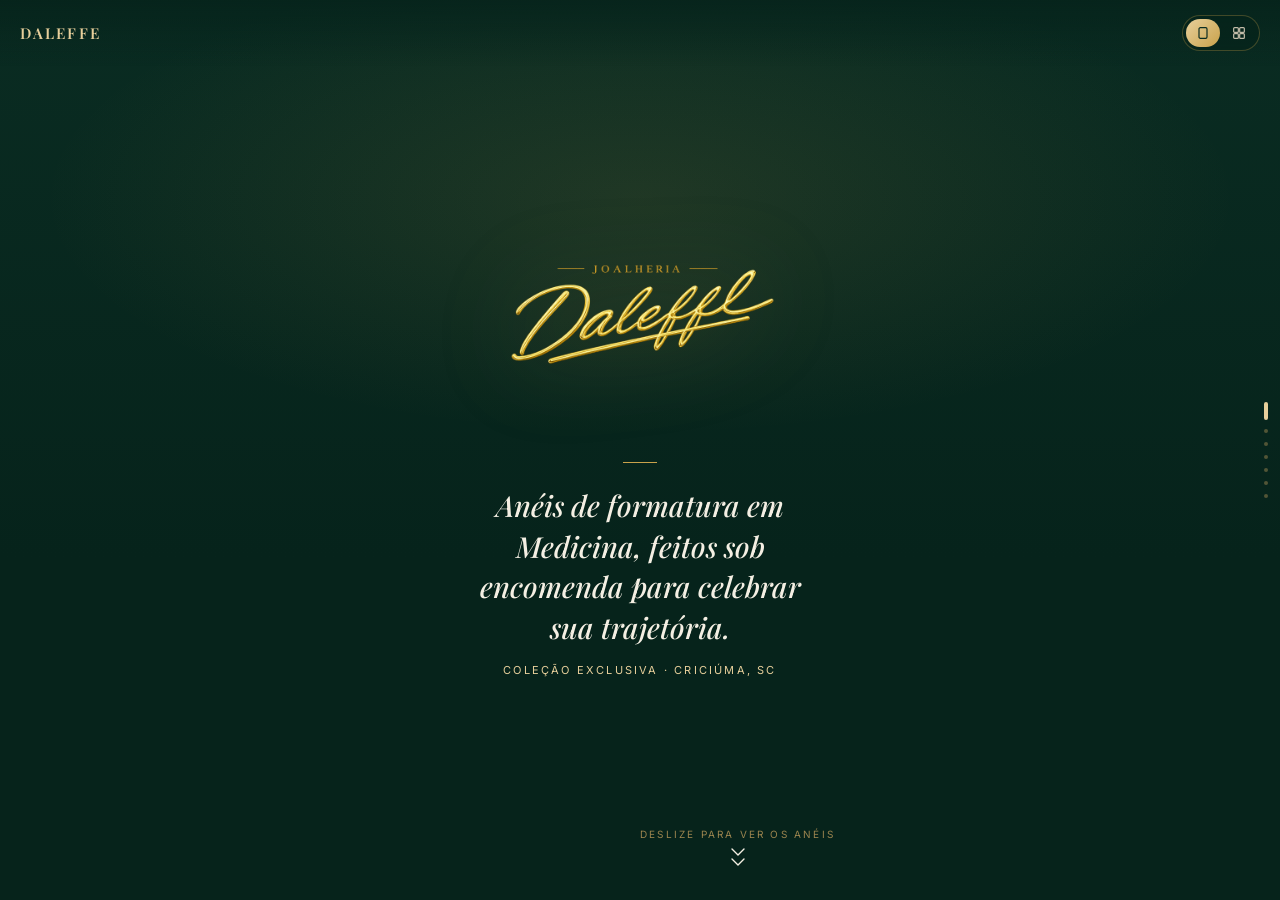
==== docs/index.html @ 112e47d3 "visualizacao em grade" ====
<!doctype html>
<html lang="pt-BR">
<head>
<meta charset="UTF-8">
<meta name="viewport" content="width=device-width, initial-scale=1, viewport-fit=cover">
<title>Joalheria Daleffe — Anéis de Formatura em Medicina</title>
<link rel="stylesheet" href="styles.css">
</head>
<body>

<div class="topbar">
  <span class="mark">Daleffe</span>
  <div class="view-toggle" id="viewToggle" role="group" aria-label="Modo de visualização">
    <button data-view="feed" class="active" type="button" aria-label="Ver um anel por vez">
      <svg viewBox="0 0 24 24" fill="none" stroke="currentColor" stroke-width="1.8" stroke-linecap="round" stroke-linejoin="round"><rect x="6" y="4" width="12" height="16" rx="2"/></svg>
    </button>
    <button data-view="grid" type="button" aria-label="Ver em grade">
      <svg viewBox="0 0 24 24" fill="none" stroke="currentColor" stroke-width="1.8" stroke-linecap="round" stroke-linejoin="round"><rect x="4" y="4" width="7" height="7" rx="1.4"/><rect x="13" y="4" width="7" height="7" rx="1.4"/><rect x="4" y="13" width="7" height="7" rx="1.4"/><rect x="13" y="13" width="7" height="7" rx="1.4"/></svg>
    </button>
  </div>
</div>

<div class="progress" id="progress"></div>

<main class="feed" id="feed">

  <!-- HERO -->
  <section class="slide hero in-view">
    <img class="hero-logo" src="media/logo.png" alt="Joalheria Daleffe">
    <div class="hero-rule"></div>
    <h1>Anéis de formatura em Medicina, feitos sob encomenda para celebrar sua trajetória.</h1>
    <p class="sub">Coleção exclusiva · Criciúma, SC</p>
    <div class="scroll-hint">
      <span>Deslize para ver os anéis</span>
      <svg viewBox="0 0 14 20" fill="none"><path d="M1 1L7 7L13 1" stroke="currentColor" stroke-width="1.4" stroke-linecap="round" stroke-linejoin="round" transform="translate(0,10)"/><path d="M1 1L7 7L13 1" stroke="currentColor" stroke-width="1.4" stroke-linecap="round" stroke-linejoin="round"/></svg>
    </div>
  </section>

  <!-- PRODUCTS (injected by script.js) -->
  <div id="products"></div>

</main>

<!-- GRID VIEW (grade de 2 colunas) -->
<section class="grid-view" id="gridView">
  <p class="grid-caption">Toque em um anel para ver em detalhe</p>
  <div class="grid-wrap" id="gridWrap"></div>
</section>

<!-- ZOOM MODAL -->
<div class="lightbox" id="lightbox" aria-hidden="true">
  <button class="lb-close" id="lbClose" aria-label="Fechar">&times;</button>
  <div class="lb-stage" id="lbStage">
    <img id="lbImg" src="" alt="">
  </div>
  <div class="lb-hint" id="lbHint">Pince para dar zoom · toque duplo · arraste</div>
</div>

<!-- MODAL DE CONFIRMAÇÃO (aviso sobre o valor estimado) -->
<div class="confirm" id="confirm" aria-hidden="true">
  <div class="confirm-card">
    <div class="confirm-icon">
      <svg viewBox="0 0 24 24" fill="none" stroke="currentColor" stroke-width="1.6" stroke-linecap="round" stroke-linejoin="round"><circle cx="12" cy="12" r="10"/><line x1="12" y1="11" x2="12" y2="16"/><circle cx="12" cy="7.6" r="0.6" fill="currentColor"/></svg>
    </div>
    <h3>Sobre o valor</h3>
    <p>O valor exibido é apenas uma <b>estimativa</b>. Cada anel é feito <b>sob encomenda</b> e o preço final é calculado com base na cotação do ouro no momento da compra e nas opções escolhidas. Ao falar com nosso vendedor, você recebe o <b>valor exato</b> e tira todas as dúvidas.</p>
    <button class="confirm-ok" id="confirmOk" type="button">
      <svg viewBox="0 0 24 24" fill="currentColor"><path d="M17.5 14.4c-.3-.1-1.7-.9-2-1-.3-.1-.5-.1-.7.1s-.8 1-.9 1.2c-.2.2-.3.2-.6.1-.3-.1-1.3-.5-2.4-1.5-.9-.8-1.5-1.8-1.7-2.1-.2-.3 0-.5.1-.6.1-.1.3-.3.4-.5.1-.2.2-.3.3-.5.1-.2 0-.4 0-.5C10 9 9.5 7.6 9.3 7c-.2-.5-.4-.5-.6-.5h-.5c-.2 0-.5.1-.7.3-.2.3-1 1-1 2.3 0 1.4 1 2.7 1.1 2.9.1.2 2 3.1 4.9 4.3.7.3 1.2.5 1.6.6.7.2 1.3.2 1.8.1.5-.1 1.7-.7 1.9-1.4.2-.7.2-1.2.2-1.4-.1-.1-.3-.2-.6-.3z"/><path d="M12 2C6.5 2 2 6.5 2 12c0 1.9.5 3.6 1.5 5.2L2 22l4.9-1.5c1.5.8 3.2 1.3 5.1 1.3 5.5 0 10-4.5 10-10S17.5 2 12 2z"/></svg>
      Entendi, falar com vendedor
    </button>
    <button class="confirm-cancel" id="confirmCancel" type="button">Voltar</button>
  </div>
</div>

<script src="script.js"></script>
</body>
</html>
---- docs/styles.css ----
@import url('https://fonts.googleapis.com/css2?family=Playfair+Display:ital,wght@0,500;0,600;0,700;1,500&family=Inter:wght@300;400;500;600;700&display=swap');

:root{
  --green-950:#06231b;
  --green-900:#0a2c22;
  --green-800:#0e3a2c;
  --green-700:#134634;
  --gold:#c9a24b;
  --gold-soft:#e7cf9b;
  --gold-bright:#f0dcae;
  --gold-dim:#9c854f;
  --ink:#f4efe3;
  --ink-dim:#c3bda9;
  --line:rgba(201,162,75,0.30);
  --ease:cubic-bezier(.22,.61,.36,1);
}

*{ box-sizing:border-box; margin:0; padding:0; }

html,body{
  height:100%;
  background:var(--green-950);
  color:var(--ink);
  font-family:'Inter',sans-serif;
  -webkit-font-smoothing:antialiased;
  overscroll-behavior-y:none;
}

::selection{ background:var(--gold); color:#0a2c22; }

/* ---------- feed ---------- */
.feed{
  height:100dvh;
  overflow-y:scroll;
  scroll-snap-type:y mandatory;
  scroll-behavior:smooth;
}

.slide{
  height:100dvh;
  width:100%;
  scroll-snap-align:start;
  scroll-snap-stop:always;
  position:relative;
  display:flex;
  flex-direction:column;
  overflow:hidden;
  background:
    radial-gradient(ellipse 78% 44% at 50% 22%, rgba(201,162,75,0.12), transparent 60%),
    linear-gradient(180deg, var(--green-900) 0%, var(--green-950) 62%);
}

/* ---------- progress dots ---------- */
.progress{
  position:fixed;
  right:12px;
  top:50%;
  transform:translateY(-50%);
  display:flex;
  flex-direction:column;
  gap:9px;
  z-index:40;
}
.progress i{
  width:4px; height:4px;
  border-radius:50%;
  background:var(--gold-dim);
  opacity:.5;
  transition:all .4s var(--ease);
  display:block;
}
.progress i.active{
  background:var(--gold-soft);
  opacity:1;
  height:18px;
  border-radius:3px;
}

/* ---------- top brand bar ---------- */
.topbar{
  position:fixed;
  top:0; left:0; right:0;
  z-index:40;
  display:flex;
  align-items:center;
  justify-content:space-between;
  padding:15px 20px;
  pointer-events:none;
  background:linear-gradient(180deg, rgba(6,35,27,0.85), transparent);
}
.topbar .mark{
  font-family:'Playfair Display',serif;
  font-weight:600;
  font-size:15px;
  letter-spacing:.14em;
  color:var(--gold-soft);
  text-transform:uppercase;
}
.view-toggle{
  pointer-events:auto;
  display:flex;
  gap:2px;
  padding:3px;
  border:1px solid var(--line);
  border-radius:100px;
  background:rgba(6,35,27,0.55);
}
.view-toggle button{
  display:flex;
  align-items:center;
  justify-content:center;
  width:34px;
  height:28px;
  border:none;
  background:transparent;
  border-radius:100px;
  color:var(--ink-dim);
  cursor:pointer;
  transition:all .3s var(--ease);
}
.view-toggle button.active{
  background:linear-gradient(135deg, var(--gold-soft), var(--gold));
  color:#0a2c22;
}
.view-toggle svg{ width:16px; height:16px; }

/* ---------- hero slide ---------- */
.hero{ align-items:center; justify-content:center; text-align:center; padding:0 30px; }
.hero-logo{
  width:min(74vw, 320px);
  filter:drop-shadow(0 0 44px rgba(201,162,75,0.28));
  margin-bottom:4px;
  opacity:0;
  animation:riseIn 1s var(--ease) .15s forwards;
}
.hero-rule{
  width:34px; height:1px;
  background:var(--gold);
  margin:22px auto;
  opacity:0;
  animation:riseIn .9s var(--ease) .5s forwards;
}
.hero h1{
  font-family:'Playfair Display',serif;
  font-weight:500;
  font-style:italic;
  font-size:clamp(21px,5.8vw,29px);
  line-height:1.4;
  color:var(--ink);
  max-width:20ch;
  opacity:0;
  animation:riseIn .9s var(--ease) .65s forwards;
}
.hero .sub{
  margin-top:16px;
  font-size:11px;
  letter-spacing:.2em;
  text-transform:uppercase;
  color:var(--gold-soft);
  opacity:0;
  animation:riseIn .9s var(--ease) .8s forwards;
}
.scroll-hint{
  position:absolute;
  bottom:32px;
  left:50%;
  transform:translateX(-50%);
  display:flex;
  flex-direction:column;
  align-items:center;
  gap:8px;
  opacity:0;
  animation:riseIn .9s var(--ease) 1.1s forwards;
}
.scroll-hint span{
  font-size:10px;
  letter-spacing:.22em;
  text-transform:uppercase;
  color:var(--gold-dim);
}
.scroll-hint svg{ width:14px; height:20px; animation:bob 1.8s ease-in-out infinite; }

@keyframes riseIn{ from{opacity:0;transform:translateY(14px);} to{opacity:1;transform:translateY(0);} }
@keyframes bob{ 0%,100%{transform:translateY(0);opacity:.5;} 50%{transform:translateY(6px);opacity:1;} }

/* ---------- product slide ---------- */
.product{ justify-content:flex-start; }

.stage{
  position:relative;
  flex:1 1 auto;
  display:flex;
  align-items:center;
  justify-content:center;
  padding:100px 10px 4px;
  min-height:0;            /* allow flex item to shrink below content size */
}
.frame{
  position:relative;
  width:min(94vw, 460px);  /* dimensionado pela largura: quase toca as laterais em qualquer tela */
  aspect-ratio:1/1;
  max-height:100%;         /* nunca ultrapassa a área disponível (evita sobrepor o texto) */
  border-radius:22px;
  background:radial-gradient(circle at 32% 26%, #fbf7ee, #eee3cd 80%);
  border:1px solid rgba(201,162,75,0.6);
  box-shadow:
    0 22px 44px rgba(0,0,0,0.42),
    inset 0 0 30px rgba(201,162,75,0.12);
  display:flex;
  align-items:center;
  justify-content:center;
  padding:8%;
  cursor:zoom-in;
  transform:scale(.95);
  opacity:0;
  transition:transform .8s var(--ease), opacity .8s var(--ease);
}
.zoom-badge{
  position:absolute;
  right:12px;
  bottom:12px;
  display:flex;
  align-items:center;
  gap:5px;
  font-size:9.5px;
  letter-spacing:.1em;
  text-transform:uppercase;
  color:#7a6a3f;
  background:rgba(255,255,255,0.7);
  border:1px solid rgba(201,162,75,0.5);
  padding:4px 8px;
  border-radius:100px;
  pointer-events:none;
}
.zoom-badge svg{ width:12px; height:12px; }
.frame::before{
  content:'';
  position:absolute;
  inset:9px;
  border:1px solid rgba(201,162,75,0.32);
  border-radius:15px;
  pointer-events:none;
}
.slide.in-view .frame{ transform:scale(1); opacity:1; }
.stage img{
  max-width:100%;
  max-height:100%;
  object-fit:contain;
  mix-blend-mode:multiply;
}
.codebadge{
  position:absolute;
  top:60px;
  left:20px;
  font-size:10px;
  letter-spacing:.16em;
  color:var(--gold-soft);
  border:1px solid var(--line);
  padding:4px 9px;
  border-radius:100px;
  background:rgba(6,35,27,0.4);
  opacity:0;
  transition:opacity .6s var(--ease) .15s;
}
.slide.in-view .codebadge{ opacity:1; }

.panel{
  position:relative;
  flex:0 0 auto;
  padding:14px 22px calc(20px + env(safe-area-inset-bottom));
}

.eyebrow{
  font-size:10px;
  letter-spacing:.2em;
  text-transform:uppercase;
  color:var(--gold);
  opacity:0; transform:translateY(10px);
  transition:all .6s var(--ease) .05s;
}
.panel h2{
  font-family:'Playfair Display',serif;
  font-weight:600;
  font-size:clamp(23px,7vw,29px);
  margin-top:5px;
  line-height:1.12;
  opacity:0; transform:translateY(10px);
  transition:all .6s var(--ease) .12s;
}
.desc{
  margin-top:7px;
  font-size:12.5px;
  line-height:1.5;
  color:var(--ink-dim);
  max-width:46ch;
  opacity:0; transform:translateY(10px);
  transition:all .6s var(--ease) .18s;
}
.options{
  margin-top:16px;
  display:flex;
  flex-direction:column;
  gap:10px;
  opacity:0; transform:translateY(10px);
  transition:all .6s var(--ease) .24s;
}
.opt-row{
  display:flex;
  align-items:center;
  justify-content:space-between;
  gap:12px;
}
.opt-label{
  font-size:10.5px;
  letter-spacing:.14em;
  text-transform:uppercase;
  color:var(--ink-dim);
}
.seg{
  display:flex;
  border:1px solid var(--line);
  border-radius:100px;
  padding:3px; gap:2px;
}
.seg button{
  font-family:'Inter',sans-serif;
  font-size:11px;
  color:var(--ink-dim);
  background:transparent;
  border:none;
  padding:7px 16px;
  border-radius:100px;
  cursor:pointer;
  transition:all .3s var(--ease);
}
.seg button.active{
  background:linear-gradient(135deg, var(--gold-soft), var(--gold));
  color:#0a2c22;
  font-weight:600;
}

.slide.in-view .eyebrow,
.slide.in-view .panel h2,
.slide.in-view .desc,
.slide.in-view .options,
.slide.in-view .pricebar{ opacity:1; transform:translateY(0); }

.pricebar{
  display:flex;
  align-items:flex-end;
  justify-content:space-between;
  gap:14px;
  margin-top:16px;
  padding-top:14px;
  border-top:1px solid var(--line);
  opacity:0; transform:translateY(10px);
  transition:all .6s var(--ease) .3s;
}
.price{ text-align:right; }
.price-label{
  font-size:10px;
  letter-spacing:.16em;
  text-transform:uppercase;
  color:var(--ink-dim);
  padding-bottom:2px;
}
.price-value{
  font-family:'Inter',sans-serif;
  font-weight:700;
  font-size:30px;
  line-height:1;
  color:var(--gold-bright);
  letter-spacing:.005em;
  font-variant-numeric:tabular-nums;
}
.price-est{
  font-size:9px;
  letter-spacing:.14em;
  text-transform:uppercase;
  color:var(--gold-dim);
  margin-top:4px;
}

.cta{
  margin-top:14px;
  display:flex;
  align-items:center;
  justify-content:center;
  gap:10px;
  width:100%;
  padding:14px 18px;
  background:linear-gradient(135deg, var(--gold-soft), var(--gold) 58%, var(--gold-dim));
  color:#0a2c22;
  border:none;
  border-radius:100px;
  font-family:'Inter',sans-serif;
  font-size:13.5px;
  font-weight:600;
  letter-spacing:.03em;
  text-decoration:none;
  box-shadow:0 10px 26px rgba(0,0,0,0.28);
  cursor:pointer;
  opacity:0; transform:translateY(10px);
  transition:all .6s var(--ease) .36s, filter .25s ease, transform .2s ease;
}
.slide.in-view .cta{ opacity:1; transform:translateY(0); }
.cta:active{ transform:scale(.97); }
.cta svg{ width:16px; height:16px; }

@media (prefers-reduced-motion: reduce){
  *{ animation-duration:.01ms !important; transition-duration:.01ms !important; }
}

@media (min-width:720px){
  .panel{ max-width:640px; margin:0 auto; width:100%; }
  .frame{ width:min(52vh, 380px); }
  .desc{ max-width:56ch; }
}

/* ---------- lightbox / zoom modal ---------- */
.lightbox{
  position:fixed;
  inset:0;
  z-index:100;
  display:none;
  align-items:center;
  justify-content:center;
  background:rgba(4,18,14,0.95);
  -webkit-backdrop-filter:blur(3px);
  backdrop-filter:blur(3px);
}
.lightbox.open{ display:flex; animation:fadeIn .25s var(--ease); }
@keyframes fadeIn{ from{opacity:0;} to{opacity:1;} }

.lb-stage{
  width:100%;
  height:100%;
  overflow:hidden;
  display:flex;
  align-items:center;
  justify-content:center;
  touch-action:none;          /* nós tratamos a pinça no JS */
}
.lb-stage img{
  max-width:94vw;
  max-height:84vh;
  object-fit:contain;
  transform-origin:center center;
  will-change:transform;
  user-select:none;
  -webkit-user-drag:none;
  -webkit-touch-callout:none;
}
.lb-close{
  position:absolute;
  top:calc(12px + env(safe-area-inset-top));
  right:14px;
  width:42px; height:42px;
  display:flex; align-items:center; justify-content:center;
  font-size:26px; line-height:1;
  color:var(--ink);
  background:rgba(255,255,255,0.08);
  border:1px solid var(--line);
  border-radius:50%;
  cursor:pointer;
  z-index:2;
}
.lb-hint{
  position:absolute;
  bottom:calc(22px + env(safe-area-inset-bottom));
  left:50%;
  transform:translateX(-50%);
  font-size:10px;
  letter-spacing:.14em;
  text-transform:uppercase;
  color:var(--gold-dim);
  pointer-events:none;
  transition:opacity .3s var(--ease);
}

/* ---------- modal de confirmação (aviso de valor) ---------- */
.confirm{
  position:fixed;
  inset:0;
  z-index:110;
  display:none;
  align-items:center;
  justify-content:center;
  padding:24px;
  background:rgba(4,18,14,0.9);
  -webkit-backdrop-filter:blur(3px);
  backdrop-filter:blur(3px);
}
.confirm.open{ display:flex; animation:fadeIn .25s var(--ease); }
.confirm-card{
  width:100%;
  max-width:380px;
  background:linear-gradient(180deg, var(--green-800), var(--green-900));
  border:1px solid var(--line);
  border-radius:20px;
  padding:28px 24px 22px;
  text-align:center;
  box-shadow:0 24px 54px rgba(0,0,0,0.5);
  animation:riseIn .35s var(--ease);
}
.confirm-icon{
  width:48px; height:48px;
  margin:0 auto 16px;
  display:flex; align-items:center; justify-content:center;
  border-radius:50%;
  border:1px solid var(--line);
  color:var(--gold-soft);
}
.confirm-icon svg{ width:24px; height:24px; }
.confirm-card h3{
  font-family:'Playfair Display',serif;
  font-weight:600;
  font-size:21px;
  color:var(--ink);
  margin-bottom:11px;
}
.confirm-card p{
  font-size:13px;
  line-height:1.6;
  color:var(--ink-dim);
  margin-bottom:22px;
}
.confirm-card p b{ color:var(--gold-soft); font-weight:600; }
.confirm-ok{
  width:100%;
  display:flex; align-items:center; justify-content:center; gap:9px;
  padding:14px;
  margin-bottom:8px;
  background:linear-gradient(135deg, var(--gold-soft), var(--gold) 58%, var(--gold-dim));
  color:#0a2c22;
  border:none;
  border-radius:100px;
  font-family:'Inter',sans-serif;
  font-size:13.5px;
  font-weight:600;
  letter-spacing:.03em;
  cursor:pointer;
  transition:transform .2s ease;
}
.confirm-ok:active{ transform:scale(.97); }
.confirm-ok svg{ width:16px; height:16px; }
.confirm-cancel{
  width:100%;
  padding:11px;
  background:transparent;
  border:none;
  color:var(--ink-dim);
  font-family:'Inter',sans-serif;
  font-size:12px;
  letter-spacing:.02em;
  cursor:pointer;
}

/* ---------- grid view (grade de 2 colunas) ---------- */
.grid-view{
  position:fixed;
  inset:0;
  z-index:20;
  display:none;
  overflow-y:auto;
  -webkit-overflow-scrolling:touch;
  padding:64px 14px calc(24px + env(safe-area-inset-bottom));
  background:
    radial-gradient(ellipse 90% 30% at 50% 0%, rgba(201,162,75,0.10), transparent 60%),
    linear-gradient(180deg, var(--green-900), var(--green-950) 62%);
}
body.mode-grid .grid-view{ display:block; }
body.mode-grid .feed{ display:none; }
body.mode-grid .progress{ display:none; }

.grid-caption{
  text-align:center;
  font-size:10px;
  letter-spacing:.16em;
  text-transform:uppercase;
  color:var(--gold-dim);
  margin:4px 0 16px;
}
.grid-wrap{
  display:grid;
  grid-template-columns:repeat(2, 1fr);
  gap:12px;
  max-width:680px;
  margin:0 auto;
}
.gcard{
  display:flex;
  flex-direction:column;
  background:rgba(255,255,255,0.03);
  border:1px solid var(--line);
  border-radius:16px;
  padding:9px;
  cursor:pointer;
  text-align:left;
  font-family:'Inter',sans-serif;
  transition:transform .2s var(--ease), border-color .25s ease, background .25s ease;
}
.gcard:hover{ border-color:rgba(201,162,75,0.55); background:rgba(255,255,255,0.05); }
.gcard:active{ transform:scale(.98); }
.gframe{
  aspect-ratio:1/1;
  border-radius:12px;
  background:radial-gradient(circle at 32% 26%, #fbf7ee, #eee3cd 80%);
  border:1px solid rgba(201,162,75,0.5);
  display:flex;
  align-items:center;
  justify-content:center;
  padding:10%;
  overflow:hidden;
}
.gframe img{
  max-width:100%;
  max-height:100%;
  object-fit:contain;
  mix-blend-mode:multiply;
}
.gmeta{ padding:10px 4px 3px; }
.gname{
  font-family:'Playfair Display',serif;
  font-weight:600;
  font-size:15px;
  color:var(--ink);
  line-height:1.15;
}
.gprice{
  margin-top:4px;
  font-size:11px;
  color:var(--gold-soft);
  font-variant-numeric:tabular-nums;
}
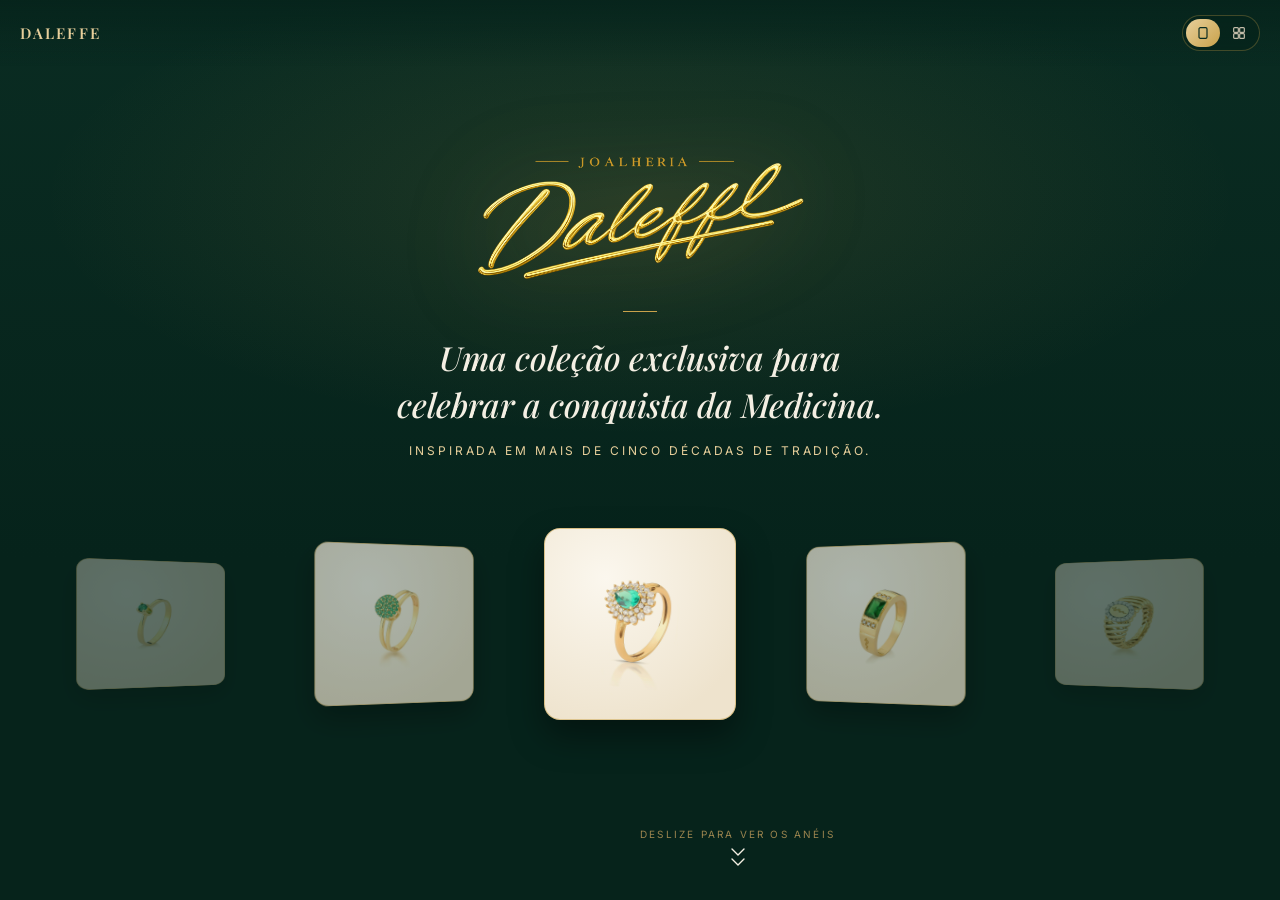
==== commit 7ae9decd: "Catálogo real, carrossel do hero e refinamentos de UI Substitui o mockup por 24 produtos reais do ca" ====
--- a/docs/index.html
+++ b/docs/index.html
@@ -4,7 +4,7 @@
 <meta charset="UTF-8">
 <meta name="viewport" content="width=device-width, initial-scale=1, viewport-fit=cover">
 <title>Joalheria Daleffe — Anéis de Formatura em Medicina</title>
-<link rel="stylesheet" href="styles.css">
+<link rel="stylesheet" href="styles.css?v=17">
 </head>
 <body>
 
@@ -20,16 +20,22 @@
   </div>
 </div>
 
-<div class="progress" id="progress"></div>
+<div class="progress hidden" id="progress"></div>
 
 <main class="feed" id="feed">
 
   <!-- HERO -->
   <section class="slide hero in-view">
-    <img class="hero-logo" src="media/logo.png" alt="Joalheria Daleffe">
+    <img class="hero-logo" src="media/logo.png?v=2" alt="Joalheria Daleffe">
     <div class="hero-rule"></div>
-    <h1>Anéis de formatura em Medicina, feitos sob encomenda para celebrar sua trajetória.</h1>
-    <p class="sub">Coleção exclusiva · Criciúma, SC</p>
+    <h1>Uma coleção exclusiva para celebrar a conquista da Medicina.</h1>
+    <p class="sub">Inspirada em mais de cinco décadas de tradição.</p>
+
+    <!-- CARROSSEL (injetado por script.js) -->
+    <div class="hero-carousel" id="heroCarousel">
+      <div class="carousel-track" id="carouselTrack"></div>
+    </div>
+
     <div class="scroll-hint">
       <span>Deslize para ver os anéis</span>
       <svg viewBox="0 0 14 20" fill="none"><path d="M1 1L7 7L13 1" stroke="currentColor" stroke-width="1.4" stroke-linecap="round" stroke-linejoin="round" transform="translate(0,10)"/><path d="M1 1L7 7L13 1" stroke="currentColor" stroke-width="1.4" stroke-linecap="round" stroke-linejoin="round"/></svg>
@@ -51,7 +57,7 @@
 <div class="lightbox" id="lightbox" aria-hidden="true">
   <button class="lb-close" id="lbClose" aria-label="Fechar">&times;</button>
   <div class="lb-stage" id="lbStage">
-    <img id="lbImg" src="" alt="">
+    <div class="lb-card" id="lbCard"><img id="lbImg" src="" alt=""></div>
   </div>
   <div class="lb-hint" id="lbHint">Pince para dar zoom · toque duplo · arraste</div>
 </div>
@@ -72,6 +78,6 @@
   </div>
 </div>
 
-<script src="script.js"></script>
+<script src="script.js?v=13"></script>
 </body>
 </html>
--- a/docs/styles.css
+++ b/docs/styles.css
@@ -28,6 +28,20 @@
 
 ::selection{ background:var(--gold); color:#0a2c22; }
 
+/* esconde a barra de rolagem padrão dos navegadores (mantém o scroll funcional) */
+html, body, .feed, .grid-view, .lb-stage{
+  scrollbar-width:none;        /* Firefox */
+  -ms-overflow-style:none;     /* IE / Edge antigo */
+}
+html::-webkit-scrollbar,
+body::-webkit-scrollbar,
+.feed::-webkit-scrollbar,
+.grid-view::-webkit-scrollbar,
+.lb-stage::-webkit-scrollbar{
+  display:none;                /* Chrome / Safari / Edge */
+  width:0; height:0;
+}
+
 /* ---------- feed ---------- */
 .feed{
   height:100dvh;
@@ -60,7 +74,10 @@
   flex-direction:column;
   gap:9px;
   z-index:40;
-}
+  opacity:1;
+  transition:opacity .4s var(--ease);
+}
+.progress.hidden{ opacity:0; pointer-events:none; }
 .progress i{
   width:4px; height:4px;
   border-radius:50%;
@@ -170,7 +187,7 @@
   align-items:center;
   gap:8px;
   opacity:0;
-  animation:riseIn .9s var(--ease) 1.1s forwards;
+  animation:riseIn .9s var(--ease) 1.3s forwards;
 }
 .scroll-hint span{
   font-size:10px;
@@ -183,6 +200,65 @@
 @keyframes riseIn{ from{opacity:0;transform:translateY(14px);} to{opacity:1;transform:translateY(0);} }
 @keyframes bob{ 0%,100%{transform:translateY(0);opacity:.5;} 50%{transform:translateY(6px);opacity:1;} }
 
+/* ---------- hero carousel (coverflow 3D) ---------- */
+.hero-carousel{
+  position:relative;
+  width:min(94vw, 640px);
+  height:clamp(150px, 24vh, 220px);
+  margin-top:30px;
+  perspective:1200px;
+  opacity:0;
+  animation:riseIn .9s var(--ease) .95s forwards;
+}
+.carousel-track{
+  position:absolute;
+  inset:0;
+  transform-style:preserve-3d;
+  touch-action:pan-y;
+  cursor:grab;
+}
+.hero-carousel.dragging .carousel-track{ cursor:grabbing; }
+.carousel-item{
+  position:absolute;
+  left:50%; top:50%;
+  width:clamp(108px, 28vw, 168px);
+  aspect-ratio:1/1;
+  border-radius:16px;
+  background:radial-gradient(circle at 32% 26%, #fbf7ee, #eee3cd 80%);
+  border:1px solid rgba(201,162,75,0.55);
+  box-shadow:0 16px 34px rgba(0,0,0,0.4);
+  display:flex;
+  align-items:center;
+  justify-content:center;
+  padding:5%;
+  overflow:hidden;
+  will-change:transform, opacity;
+  /* transição suave na troca de posição/escala/rotação — sem isso a troca era instantânea */
+  transition:transform .6s var(--ease), opacity .5s var(--ease);
+}
+.hero-carousel.dragging .carousel-item{ transition:none !important; }
+.carousel-item img{
+  max-width:100%;
+  max-height:100%;
+  object-fit:contain;
+  mix-blend-mode:multiply;
+  user-select:none;
+  -webkit-user-drag:none;
+  pointer-events:none;
+  /* as fotos-fonte já têm bastante margem branca própria; aproxima para o anel
+     ficar proporcional ao resto do site (o quadro corta o excesso com overflow:hidden) */
+  transform:scale(1.42);
+}
+
+/* hero mais largo em telas paisagem (tablet/desktop deitados) */
+@media (min-aspect-ratio:1/1) and (min-width:820px){
+  .hero h1{ font-size:clamp(26px, 2.6vw, 38px); max-width:26ch; }
+  .hero-logo{ width:min(30vw, 340px); }
+  .hero .sub{ font-size:12px; letter-spacing:.24em; }
+  .hero-carousel{ width:min(72vw, 900px); height:clamp(190px, 30vh, 260px); margin-top:36px; }
+  .carousel-item{ width:clamp(130px, 15vw, 200px); }
+}
+
 /* ---------- product slide ---------- */
 .product{ justify-content:flex-start; }
 
@@ -197,9 +273,15 @@
 }
 .frame{
   position:relative;
-  width:min(94vw, 460px);  /* dimensionado pela largura: quase toca as laterais em qualquer tela */
-  aspect-ratio:1/1;
-  max-height:100%;         /* nunca ultrapassa a área disponível (evita sobrepor o texto) */
+  /* Largura responsiva (quase encosta nas laterais). A altura é o MENOR entre:
+     - a própria largura (para ficar quadrada quando há espaço), e
+     - a altura que sobra depois de reservar o texto: calc(100dvh - 505px).
+     Assim, em telas achatadas a moldura perde altura em vez de invadir o texto,
+     e como a imagem é object-fit:contain, o anel nunca é cortado (só sobra marfim).
+     Usamos dvh (não vh) para respeitar a barra do Safari no iOS. */
+  width:min(94vw, 460px);
+  height:min(94vw, 460px, calc(100dvh - 505px));
+  overflow:hidden;         /* recorta a imagem ao card arredondado (evita vazamento branco no Safari) */
   border-radius:22px;
   background:radial-gradient(circle at 32% 26%, #fbf7ee, #eee3cd 80%);
   border:1px solid rgba(201,162,75,0.6);
@@ -411,10 +493,74 @@
   *{ animation-duration:.01ms !important; transition-duration:.01ms !important; }
 }
 
-@media (min-width:720px){
-  .panel{ max-width:640px; margin:0 auto; width:100%; }
-  .frame{ width:min(52vh, 380px); }
-  .desc{ max-width:56ch; }
+/* ---------- Tablet / iPad em RETRATO: mesmo feed vertical, porém mais largo ---------- */
+@media (min-width:768px) and (orientation:portrait){
+  .panel{ max-width:600px; margin:0 auto; width:100%; }
+  .panel h2{ font-size:34px; }
+  .desc{ max-width:58ch; font-size:14px; }
+  .price-value{ font-size:34px; }
+  .price-label,.opt-label{ font-size:12px; }
+  .seg button{ font-size:12px; padding:8px 20px; }
+  .eyebrow{ font-size:11px; }
+  .frame{
+    width:min(80vw, 560px);
+    height:min(80vw, 560px, calc(100dvh - 540px));
+  }
+}
+
+/* ---------- Desktop / tablet na HORIZONTAL (largura > altura):
+     foto ao lado do texto, alternando o lado a cada produto ---------- */
+@media (min-aspect-ratio:1/1) and (min-width:820px) and (min-height:560px){
+  .product{
+    flex-direction:row;                 /* padrão: foto à esquerda, texto à direita */
+    align-items:center;
+    justify-content:center;             /* centraliza o par foto+texto: sobra só nas bordas externas */
+    gap:clamp(24px, 2.4vw, 52px);       /* distância REAL entre foto e texto (o lado interno) */
+    padding:56px clamp(32px, 5vw, 88px) 48px;
+  }
+  /* 1º, 3º, 5º produto invertem: foto à DIREITA, texto à esquerda (e alterna) */
+  #products .product:nth-child(odd){ flex-direction:row-reverse; }
+
+  /* colunas encolhem até o conteúdo — elimina o vazio no lado interno da foto */
+  .stage{
+    flex:0 0 auto;
+    height:auto;
+    min-height:0;
+    padding:0;
+  }
+  .frame{
+    width:min(44vw, 76vh);
+    height:min(44vw, 76vh);
+  }
+  .panel{
+    flex:0 0 auto;
+    width:min(42vw, 560px);
+    margin:0;
+    padding:0;
+    /* mesma altura da foto: 1º elemento alinha no topo, botão vai para a base */
+    height:min(44vw, 76vh);
+    display:flex;
+    flex-direction:column;
+  }
+  /* empurra o bloco de compra (opções + preço + botão) para a base da foto,
+     mantendo a descrição no topo — botão alinha com a base da foto */
+  .panel .options{ margin-top:auto; }
+
+  /* fontes e botão maiores — sobra espaço no modo deitado */
+  .eyebrow{ font-size:12px; letter-spacing:.22em; }
+  .panel h2{ font-size:clamp(36px, 3.4vw, 54px); margin-top:8px; }
+  .desc{ max-width:46ch; font-size:clamp(15px, 1.05vw, 18px); line-height:1.55; margin-top:12px; }
+  .price-label,.opt-label{ font-size:13px; }
+  .price-value{ font-size:clamp(36px, 3vw, 50px); }
+  .price-est{ font-size:10px; }
+  .seg button{ font-size:14px; padding:10px 24px; }
+  .options{ gap:10px; }
+  .pricebar{ margin-top:16px; padding-top:16px; }
+  .cta{ font-size:16.5px; padding:19px 26px; }
+  .cta svg{ width:19px; height:19px; }
+
+  /* o chip de código não cabe bem no layout lado a lado */
+  .product .codebadge{ display:none; }
 }
 
 /* ---------- lightbox / zoom modal ---------- */
@@ -441,15 +587,31 @@
   justify-content:center;
   touch-action:none;          /* nós tratamos a pinça no JS */
 }
-.lb-stage img{
-  max-width:94vw;
-  max-height:84vh;
-  object-fit:contain;
+.lb-card{
+  /* mesmo princípio da moldura do produto: quadrado por largura=altura, sem % de altura */
+  width:min(92vw, 82vh);
+  height:min(92vw, 82vh);
+  overflow:hidden;
+  display:flex;
+  align-items:center;
+  justify-content:center;
+  padding:7%;
+  border-radius:20px;
+  background:radial-gradient(circle at 32% 26%, #fbf7ee, #eee3cd 80%);
+  border:1px solid rgba(201,162,75,0.55);
+  box-shadow:0 22px 54px rgba(0,0,0,0.5);
   transform-origin:center center;
   will-change:transform;
+}
+.lb-card img{
+  max-width:100%;
+  max-height:100%;
+  object-fit:contain;
+  mix-blend-mode:multiply;
   user-select:none;
   -webkit-user-drag:none;
   -webkit-touch-callout:none;
+  pointer-events:none;
 }
 .lb-close{
   position:absolute;
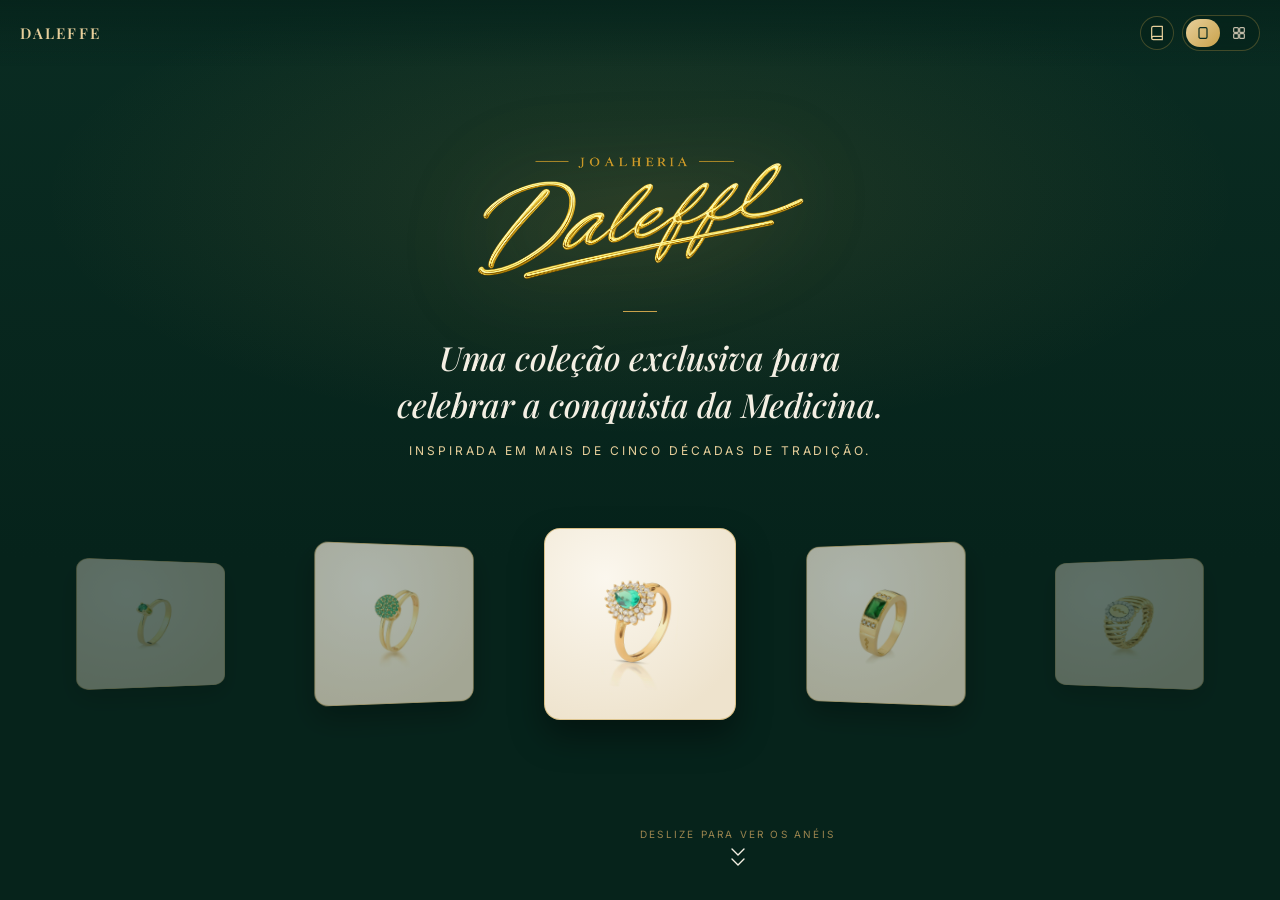
==== commit 30052e91: "Adiciona página de história em formato Stories + ajustes de layout Nova página historia.html (com hi" ====
--- a/docs/index.html
+++ b/docs/index.html
@@ -4,19 +4,24 @@
 <meta charset="UTF-8">
 <meta name="viewport" content="width=device-width, initial-scale=1, viewport-fit=cover">
 <title>Joalheria Daleffe — Anéis de Formatura em Medicina</title>
-<link rel="stylesheet" href="styles.css?v=17">
+<link rel="stylesheet" href="styles.css?v=19">
 </head>
 <body>
 
 <div class="topbar">
   <span class="mark">Daleffe</span>
-  <div class="view-toggle" id="viewToggle" role="group" aria-label="Modo de visualização">
-    <button data-view="feed" class="active" type="button" aria-label="Ver um anel por vez">
-      <svg viewBox="0 0 24 24" fill="none" stroke="currentColor" stroke-width="1.8" stroke-linecap="round" stroke-linejoin="round"><rect x="6" y="4" width="12" height="16" rx="2"/></svg>
-    </button>
-    <button data-view="grid" type="button" aria-label="Ver em grade">
-      <svg viewBox="0 0 24 24" fill="none" stroke="currentColor" stroke-width="1.8" stroke-linecap="round" stroke-linejoin="round"><rect x="4" y="4" width="7" height="7" rx="1.4"/><rect x="13" y="4" width="7" height="7" rx="1.4"/><rect x="4" y="13" width="7" height="7" rx="1.4"/><rect x="13" y="13" width="7" height="7" rx="1.4"/></svg>
-    </button>
+  <div class="topbar-right">
+    <a class="story-link" href="historia.html" aria-label="Nossa história">
+      <svg viewBox="0 0 24 24" fill="none" stroke="currentColor" stroke-width="1.8" stroke-linecap="round" stroke-linejoin="round"><path d="M4 19.5A2.5 2.5 0 0 1 6.5 17H20"/><path d="M6.5 2H20v20H6.5A2.5 2.5 0 0 1 4 19.5v-15A2.5 2.5 0 0 1 6.5 2z"/></svg>
+    </a>
+    <div class="view-toggle" id="viewToggle" role="group" aria-label="Modo de visualização">
+      <button data-view="feed" class="active" type="button" aria-label="Ver um anel por vez">
+        <svg viewBox="0 0 24 24" fill="none" stroke="currentColor" stroke-width="1.8" stroke-linecap="round" stroke-linejoin="round"><rect x="6" y="4" width="12" height="16" rx="2"/></svg>
+      </button>
+      <button data-view="grid" type="button" aria-label="Ver em grade">
+        <svg viewBox="0 0 24 24" fill="none" stroke="currentColor" stroke-width="1.8" stroke-linecap="round" stroke-linejoin="round"><rect x="4" y="4" width="7" height="7" rx="1.4"/><rect x="13" y="4" width="7" height="7" rx="1.4"/><rect x="4" y="13" width="7" height="7" rx="1.4"/><rect x="13" y="13" width="7" height="7" rx="1.4"/></svg>
+      </button>
+    </div>
   </div>
 </div>
 
--- a/docs/styles.css
+++ b/docs/styles.css
@@ -113,6 +113,27 @@
   color:var(--gold-soft);
   text-transform:uppercase;
 }
+.topbar-right{
+  pointer-events:auto;
+  display:flex;
+  align-items:center;
+  gap:8px;
+}
+.story-link{
+  display:flex;
+  align-items:center;
+  justify-content:center;
+  width:34px; height:34px;
+  border:1px solid var(--line);
+  border-radius:50%;
+  color:var(--gold-soft);
+  background:rgba(6,35,27,0.55);
+  transition:all .3s var(--ease);
+}
+.story-link:hover{ border-color:rgba(201,162,75,0.55); background:rgba(6,35,27,0.75); }
+.story-link:active{ transform:scale(.94); }
+.story-link svg{ width:16px; height:16px; }
+
 .view-toggle{
   pointer-events:auto;
   display:flex;
@@ -506,6 +527,13 @@
     width:min(80vw, 560px);
     height:min(80vw, 560px, calc(100dvh - 540px));
   }
+
+  /* hero mais largo — meio-termo entre mobile e desktop */
+  .hero-logo{ width:min(46vw, 380px); }
+  .hero h1{ font-size:clamp(25px, 3.4vw, 34px); max-width:24ch; }
+  .hero .sub{ font-size:12px; letter-spacing:.22em; }
+  .hero-carousel{ width:min(84vw, 760px); height:clamp(180px, 22vh, 240px); margin-top:34px; }
+  .carousel-item{ width:clamp(120px, 18vw, 190px); }
 }
 
 /* ---------- Desktop / tablet na HORIZONTAL (largura > altura):
@@ -795,3 +823,10 @@
   color:var(--gold-soft);
   font-variant-numeric:tabular-nums;
 }
+
+/* grade com 3 colunas quando a largura permite (tablet/desktop) */
+@media (min-width:700px){
+  .grid-wrap{ grid-template-columns:repeat(3, 1fr); max-width:980px; gap:16px; }
+  .gname{ font-size:16px; }
+  .gprice{ font-size:12px; }
+}
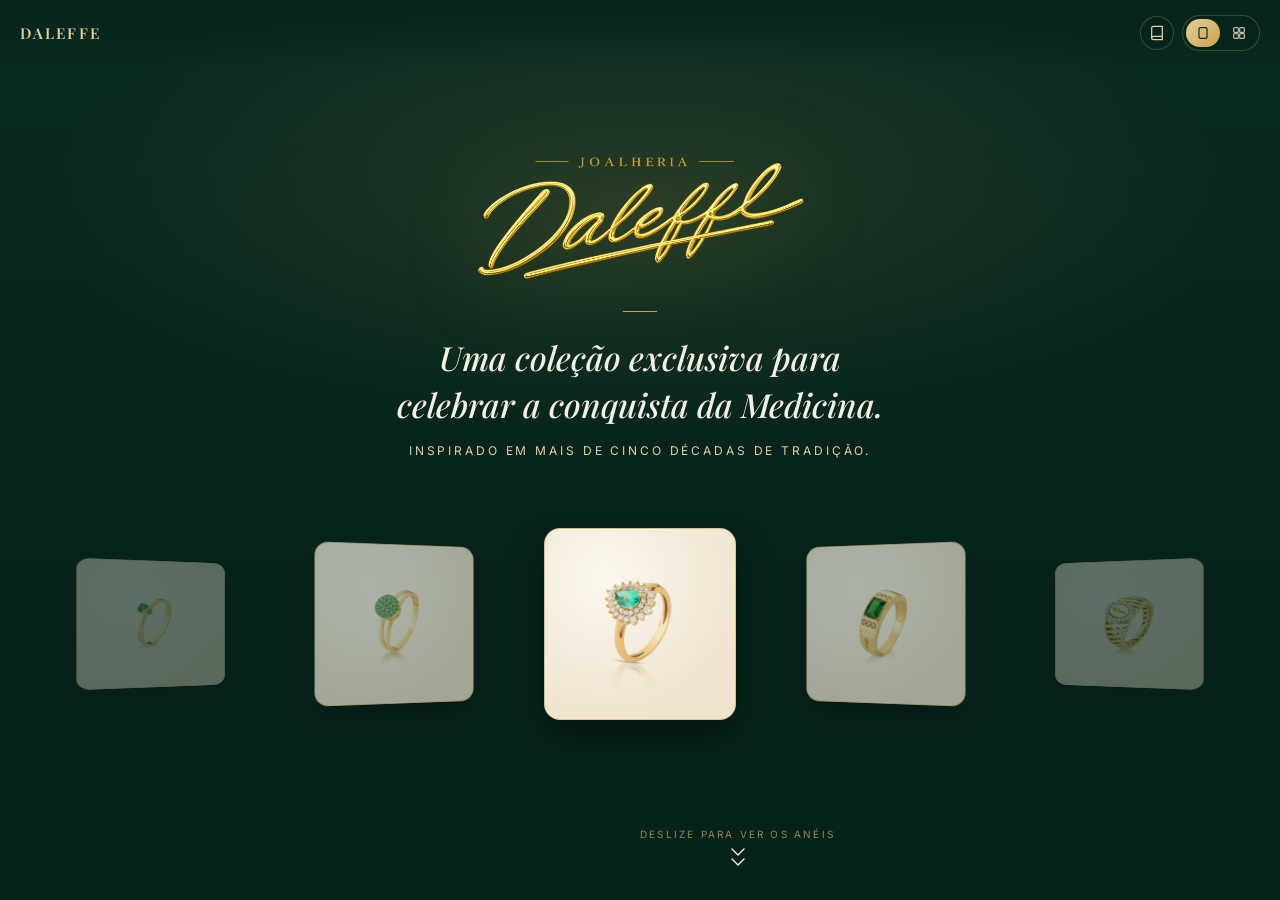
==== commit 76290a24: "fix - scroll liso" ====
--- a/docs/index.html
+++ b/docs/index.html
@@ -4,7 +4,7 @@
 <meta charset="UTF-8">
 <meta name="viewport" content="width=device-width, initial-scale=1, viewport-fit=cover">
 <title>Joalheria Daleffe — Anéis de Formatura em Medicina</title>
-<link rel="stylesheet" href="styles.css?v=19">
+<link rel="stylesheet" href="styles.css?v=23">
 </head>
 <body>
 
@@ -28,13 +28,14 @@
 <div class="progress hidden" id="progress"></div>
 
 <main class="feed" id="feed">
+<div class="feed-track" id="feedTrack">
 
   <!-- HERO -->
   <section class="slide hero in-view">
-    <img class="hero-logo" src="media/logo.png?v=2" alt="Joalheria Daleffe">
+    <img class="hero-logo" src="media/logo.png?v=2" alt="Joalheria Daleffe" draggable="false">
     <div class="hero-rule"></div>
     <h1>Uma coleção exclusiva para celebrar a conquista da Medicina.</h1>
-    <p class="sub">Inspirada em mais de cinco décadas de tradição.</p>
+    <p class="sub">Inspirado em mais de cinco décadas de tradição.</p>
 
     <!-- CARROSSEL (injetado por script.js) -->
     <div class="hero-carousel" id="heroCarousel">
@@ -50,6 +51,7 @@
   <!-- PRODUCTS (injected by script.js) -->
   <div id="products"></div>
 
+</div>
 </main>
 
 <!-- GRID VIEW (grade de 2 colunas) -->
@@ -83,6 +85,6 @@
   </div>
 </div>
 
-<script src="script.js?v=13"></script>
+<script src="script.js?v=20"></script>
 </body>
 </html>
--- a/docs/styles.css
+++ b/docs/styles.css
@@ -28,6 +28,14 @@
 
 ::selection{ background:var(--gold); color:#0a2c22; }
 
+/* evita o "arrastar imagem" nativo do navegador atrapalhando os gestos horizontais */
+.hero-logo, .frame img, .gframe img, .carousel-item img{
+  -webkit-user-drag:none;
+  user-drag:none;
+  -webkit-touch-callout:none;
+  user-select:none;
+}
+
 /* esconde a barra de rolagem padrão dos navegadores (mantém o scroll funcional) */
 html, body, .feed, .grid-view, .lb-stage{
   scrollbar-width:none;        /* Firefox */
@@ -42,19 +50,28 @@
   width:0; height:0;
 }
 
-/* ---------- feed ---------- */
+/* ---------- feed ----------
+   Paginação 100% controlada via JS (script.js), sem depender do scroll-snap
+   nativo do navegador: o CSS scroll-snap + inércia de toque tem um bug
+   conhecido em navegadores mobile onde a rolagem por momentum toca inteira
+   e SÓ DEPOIS o "encaixe" no slide é aplicado como uma correção separada
+   (a travadinha "roda tudo, depois ajusta"). Controlando tudo via JS,
+   existe só UM movimento: o dedo arrasta em tempo real e, ao soltar, uma
+   única animação decide e leva direto ao slide certo. */
 .feed{
   height:100dvh;
-  overflow-y:scroll;
-  scroll-snap-type:y mandatory;
-  scroll-behavior:smooth;
+  overflow:hidden;
+  position:relative;
+  touch-action:none;         /* o JS controla os dois eixos (paginar e abrir história/grade) */
+}
+.feed-track{
+  position:relative;
+  will-change:transform;
 }
 
 .slide{
   height:100dvh;
   width:100%;
-  scroll-snap-align:start;
-  scroll-snap-stop:always;
   position:relative;
   display:flex;
   flex-direction:column;
@@ -746,22 +763,36 @@
   cursor:pointer;
 }
 
-/* ---------- grid view (grade de 2 colunas) ---------- */
+/* ---------- grid view (grade de 2 colunas) — desliza como uma gaveta, da direita ---------- */
 .grid-view{
   position:fixed;
   inset:0;
   z-index:20;
-  display:none;
   overflow-y:auto;
   -webkit-overflow-scrolling:touch;
+  touch-action:pan-y;
   padding:64px 14px calc(24px + env(safe-area-inset-bottom));
   background:
     radial-gradient(ellipse 90% 30% at 50% 0%, rgba(201,162,75,0.10), transparent 60%),
     linear-gradient(180deg, var(--green-900), var(--green-950) 62%);
-}
-body.mode-grid .grid-view{ display:block; }
-body.mode-grid .feed{ display:none; }
+  transform:translateX(100%);
+  transition:transform .45s var(--ease);
+  pointer-events:none;
+}
+body.mode-grid .grid-view{ transform:translateX(0); pointer-events:auto; }
 body.mode-grid .progress{ display:none; }
+
+/* a página por trás recua e escurece levemente, dando profundidade à transição */
+.feed{ transition:transform .45s var(--ease), opacity .45s var(--ease); }
+body.mode-grid .feed{ transform:translateX(-6%); opacity:.5; pointer-events:none; }
+
+/* deslize de saída para a página de história (nunca instantâneo) */
+body.leaving-to-story .feed{
+  transition:transform .32s var(--ease), opacity .32s var(--ease);
+  transform:translateX(28%);
+  opacity:.15;
+  pointer-events:none;
+}
 
 .grid-caption{
   text-align:center;
